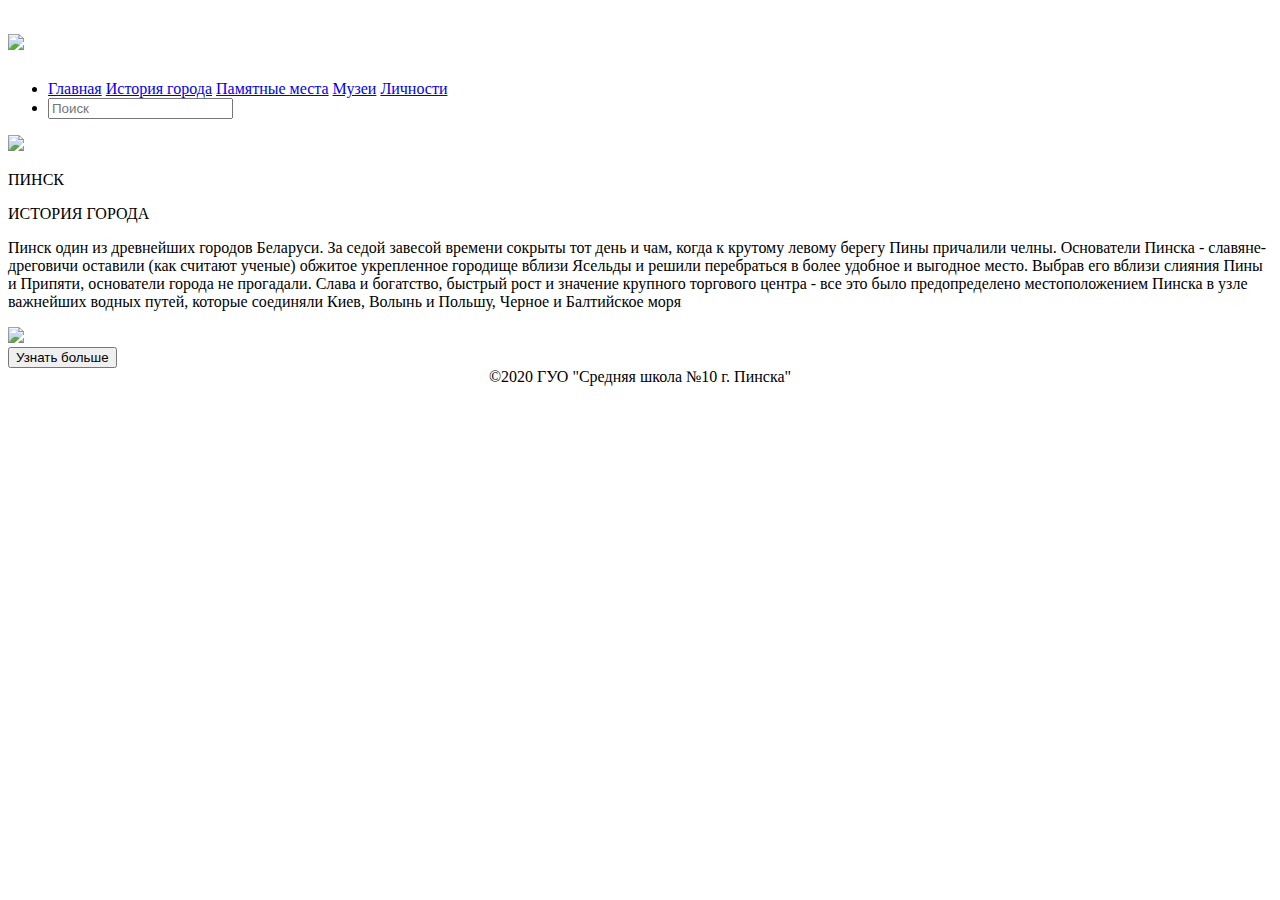
==== index.html @ e5df28ee "Add files via upload" ====
<!DOCTYPE html>
<html>
 <head>
  <meta charset="utf-8">
  <title>Я землей своих предков горжусь</title>
  <link rel="stylesheet" href="C:/Users/admin/Documents/фва/css/style.css"> 
 </head> 
 <body>
    <div id="menu" class="register">
      <header class="main-header">
        <div class="container">
          <h1 class="logo">
          <a href="C:/Users/admin/Documents/фва/index.html"> <img src="C:/Users/admin/Documents/фва/icons/logo.png"></a>
          </h1>
          <nav class="main-nav">
          <ul class="main-nav-list">
            <li>
              <a href="C:/Users/admin/Documents/фва/index.html">Главная</a>
              <a href="C:/Users/admin/Documents/фва/history.html">История города</a>
              <a href="#">Памятные места</a>
              <a href="#">Музеи</a>
              <a href="#">Личности</a>
            </li>
            <li class="second_menu">
              <input type="text" name="search" id="search" placeholder="Поиск">
              <!--<a href="#">Поиск</a>-->
              	<!--<ul class="second_menu_li">
                    <li><a href="#">Страна</a></li>
                    <li><a href="#">Область</a></li>
                    <li><a href="#">Район</a></li>
                    <li><a href="#">Город</a></li>
                </ul>-->
            </li>
          </ul>
          </nav>
        </div>
      </header>
    </div>
    <form class="wrapper">
      <div id="content">
        <div id="div_main_img">
          <img id="main_img" src="C:/Users/admin/Documents/фва/icons/pinsk.jpg">
          <p id="pinsk"><span>ПИНСК</span></p>
        </div>
        <div id="history">
          <p id="history_name">ИСТОРИЯ ГОРОДА</p>
          <div id="history_content">
            <p id="history_text">Пинск один из древнейших городов Беларуси. За седой завесой времени сокрыты тот день и чам, когда к крутому левому берегу Пины причалили челны. Основатели Пинска - славяне-дреговичи оставили (как считают ученые) обжитое укрепленное городище вблизи Ясельды и решили перебраться в более удобное и выгодное место. Выбрав его вблизи слияния Пины и Припяти, основатели города не прогадали. Слава и богатство, быстрый рост и значение крупного торгового центра - все это было предопределено местоположением Пинска в узле важнейших водных путей, которые соединяли Киев, Волынь и Польшу, Черное и Балтийское моря</p>
            <img id="history_img" src="C:/Users/admin/Documents/фва/icons/history_img.jpg">
          </div>
          <input type="button" name="more" id="history_next" value="Узнать больше" onclick="history_next()">
        </div>
      </div>
  <!--<iframe width="600" height="450" frameborder="0" style="border:0" id="map" 
src="https://www.google.com/maps/d/embed?mid=1RQ4FCKifWGEYn2VB5lST1UmK_5YZ-AZX" allowfullscreen></iframe>-->   
  </form>
  <center><footer><label class="team">©2020 ГУО "Средняя школа №10 г. Пинска"</label></footer></center>
  <script type="text/javascript" src="C:/Users/admin/Documents/фва/js/main.js"></script>
 </body> 
</html>
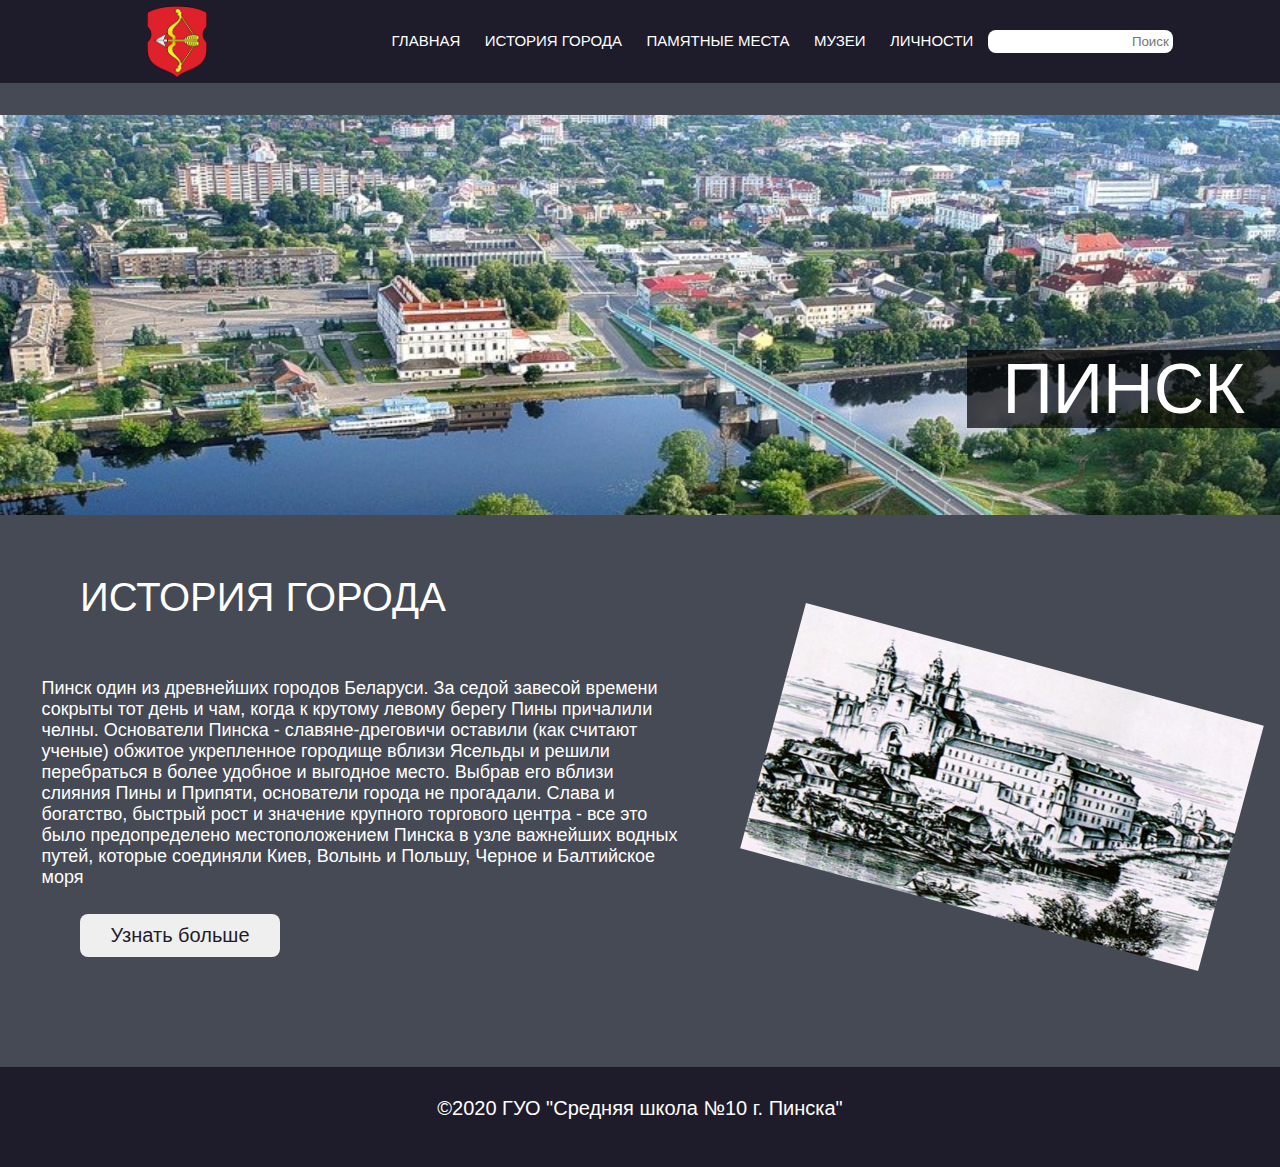
==== commit 39bc173b: "Update index.html" ====
--- a/index.html
+++ b/index.html
@@ -3,20 +3,20 @@
  <head>
   <meta charset="utf-8">
   <title>Я землей своих предков горжусь</title>
-  <link rel="stylesheet" href="C:/Users/admin/Documents/фва/css/style.css"> 
+  <link rel="stylesheet" href="/css/style.css"> 
  </head> 
  <body>
     <div id="menu" class="register">
       <header class="main-header">
         <div class="container">
           <h1 class="logo">
-          <a href="C:/Users/admin/Documents/фва/index.html"> <img src="C:/Users/admin/Documents/фва/icons/logo.png"></a>
+          <a href="/index.html"> <img src="/icons/logo.png"></a>
           </h1>
           <nav class="main-nav">
           <ul class="main-nav-list">
             <li>
-              <a href="C:/Users/admin/Documents/фва/index.html">Главная</a>
-              <a href="C:/Users/admin/Documents/фва/history.html">История города</a>
+              <a href="/index.html">Главная</a>
+              <a href="/history.html">История города</a>
               <a href="#">Памятные места</a>
               <a href="#">Музеи</a>
               <a href="#">Личности</a>
@@ -39,14 +39,14 @@
     <form class="wrapper">
       <div id="content">
         <div id="div_main_img">
-          <img id="main_img" src="C:/Users/admin/Documents/фва/icons/pinsk.jpg">
+          <img id="main_img" src="/icons/pinsk.jpg">
           <p id="pinsk"><span>ПИНСК</span></p>
         </div>
         <div id="history">
           <p id="history_name">ИСТОРИЯ ГОРОДА</p>
           <div id="history_content">
             <p id="history_text">Пинск один из древнейших городов Беларуси. За седой завесой времени сокрыты тот день и чам, когда к крутому левому берегу Пины причалили челны. Основатели Пинска - славяне-дреговичи оставили (как считают ученые) обжитое укрепленное городище вблизи Ясельды и решили перебраться в более удобное и выгодное место. Выбрав его вблизи слияния Пины и Припяти, основатели города не прогадали. Слава и богатство, быстрый рост и значение крупного торгового центра - все это было предопределено местоположением Пинска в узле важнейших водных путей, которые соединяли Киев, Волынь и Польшу, Черное и Балтийское моря</p>
-            <img id="history_img" src="C:/Users/admin/Documents/фва/icons/history_img.jpg">
+            <img id="history_img" src="/icons/history_img.jpg">
           </div>
           <input type="button" name="more" id="history_next" value="Узнать больше" onclick="history_next()">
         </div>
@@ -55,6 +55,6 @@
 src="https://www.google.com/maps/d/embed?mid=1RQ4FCKifWGEYn2VB5lST1UmK_5YZ-AZX" allowfullscreen></iframe>-->   
   </form>
   <center><footer><label class="team">©2020 ГУО "Средняя школа №10 г. Пинска"</label></footer></center>
-  <script type="text/javascript" src="C:/Users/admin/Documents/фва/js/main.js"></script>
+  <script type="text/javascript" src="/js/main.js"></script>
  </body> 
-</html> +</html> 
--- a/css/style.css
+++ b/css/style.css
@@ -0,0 +1,182 @@
+* {
+	box-sizing: border-box;
+}
+html, body {
+	margin: 0;
+	padding: 0;
+	font-family: Arial, sans-serif;
+	background-size: 100%;
+	height: 100%;
+	color: white;
+	background-color: #464A55;
+}
+.logo {
+	position: relative;
+	left: 40px;
+	width: 60px;
+	height: 40px;
+	top: -15px;
+}
+.main-nav a {
+	display: inline-block;
+	padding: 0px 10px;
+	font-size: 15px;
+	text-transform: uppercase;
+	text-decoration: none;
+	cursor: pointer;
+	color: white;
+	text-align: center;
+}
+.main-nav ul {
+	margin: 0;
+	padding: 0;
+}
+.main-nav li {
+	display: inline-block;
+}
+img {
+	max-width: 100%;
+	height: auto;
+}
+.container {
+	width: 100%;
+	max-width: 100%;
+	padding: 0px;
+	margin: 0 auto;
+	background-color: #1E1C2A;
+}
+.main-header .container {
+	display: flex;
+	justify-content: space-around;
+	align-items: center;
+	flex-wrap: wrap;
+}
+@media (min-width: 960px) {
+	.main-header, .container {
+		justify-content: space-between;
+	}
+}
+.main-nav a:hover, .main-nav a label:hover {
+	border-bottom: 1px solid white;
+	cursor: pointer;
+}
+.wrapper {
+	display: flex;
+	flex-direction: column;
+	min-height: 100%;
+}
+footer {
+	margin-top: 2em;
+	flex: 0 0 auto;
+    height: 100px;
+    color: white;
+	background-color: #1E1C2A;
+}
+.team {
+	font-size: 20px;
+	position: relative;
+	top: 30px;
+}
+.contact_form input::-moz-placeholder {
+	color: black;
+}
+.contact_form input::-webkit-input-placeholder {
+	color: black;
+}
+#map {
+	visibility: hidden;
+}
+#search {
+	padding: 4px;
+	color: black;
+	text-align: right;
+	background-color: white;
+	border: none;
+	user-select: none;
+ 	outline: none;
+	border-radius: 8px;
+}
+#content {
+	position: relative;
+	color: black;
+	width: 100%;
+	align-self: center;
+}
+#main_img {
+	margin-top: 2em;
+	margin-bottom: 1em;
+	position: relative;
+	width: 100%;
+	height: 400px;
+}
+#pinsk {
+	position: absolute;
+	top: 250px;
+	left: 0;
+	width: 100%;
+	text-align: right;	
+}
+#pinsk span {
+	color: #FFFFFF;
+	font-size: 70px;
+	background-color: rgba(0, 0, 0, 0.7);
+	padding-right: 0.5em;
+	padding-left: 0.5em;
+}
+#history {
+	background-size: 100%;
+	position: relative;
+	width: 100%;
+	height: 500px;
+	display: flex;
+	flex-direction: column;
+	overflow: hidden;
+}
+#history_content {
+	display: flex;
+	flex-direction: row;
+	align-content: center;
+	justify-content: space-around;
+}
+#history_name {
+	position: relative;
+	width: 100%;
+	font-size: 40px;
+	text-align: left;
+	color: white;
+	padding-left: 2em;
+}
+#history_text {
+	font-size: 18px;
+	color: white;
+	width: 50%;
+	text-align: left;
+}
+#history_img {
+	width: 474px;
+	height: 254px;
+	transform: rotate(15deg);
+}
+#history_next {
+	align-self: left;
+	position: relative;
+	font-size: 20px;
+	font-weight: normal;
+	display: inline-block;
+  	text-decoration: none;
+	user-select: none;
+	margin-left: 4em;
+	padding: .5em;
+	outline: none;
+	border-radius: 8px;
+	transition: 1s;
+ 	color: #1E1C2A;
+ 	width: 200px;
+ 	text-align: center;
+ 	border: none;
+}
+#history_next:hover {
+	background: #1E1C2A;
+    cursor: pointer;
+    color: #FFFFFF;
+}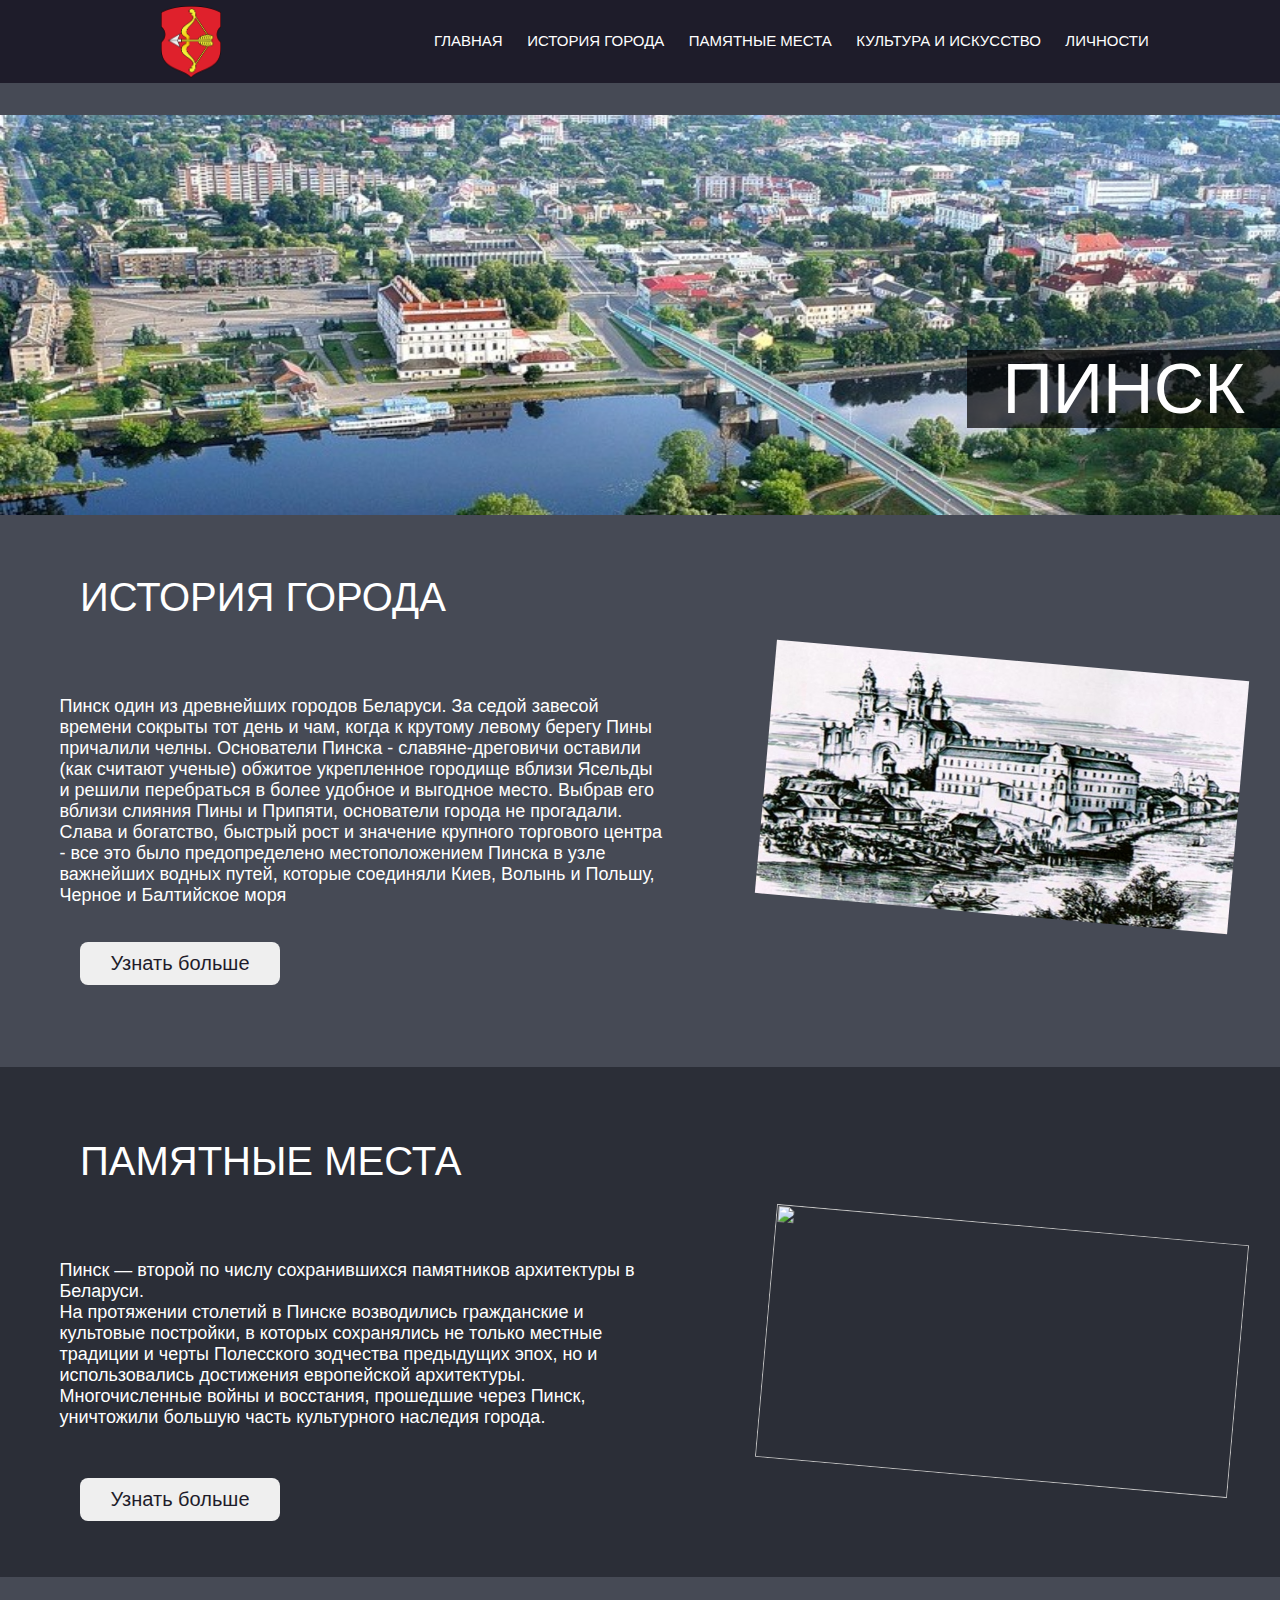
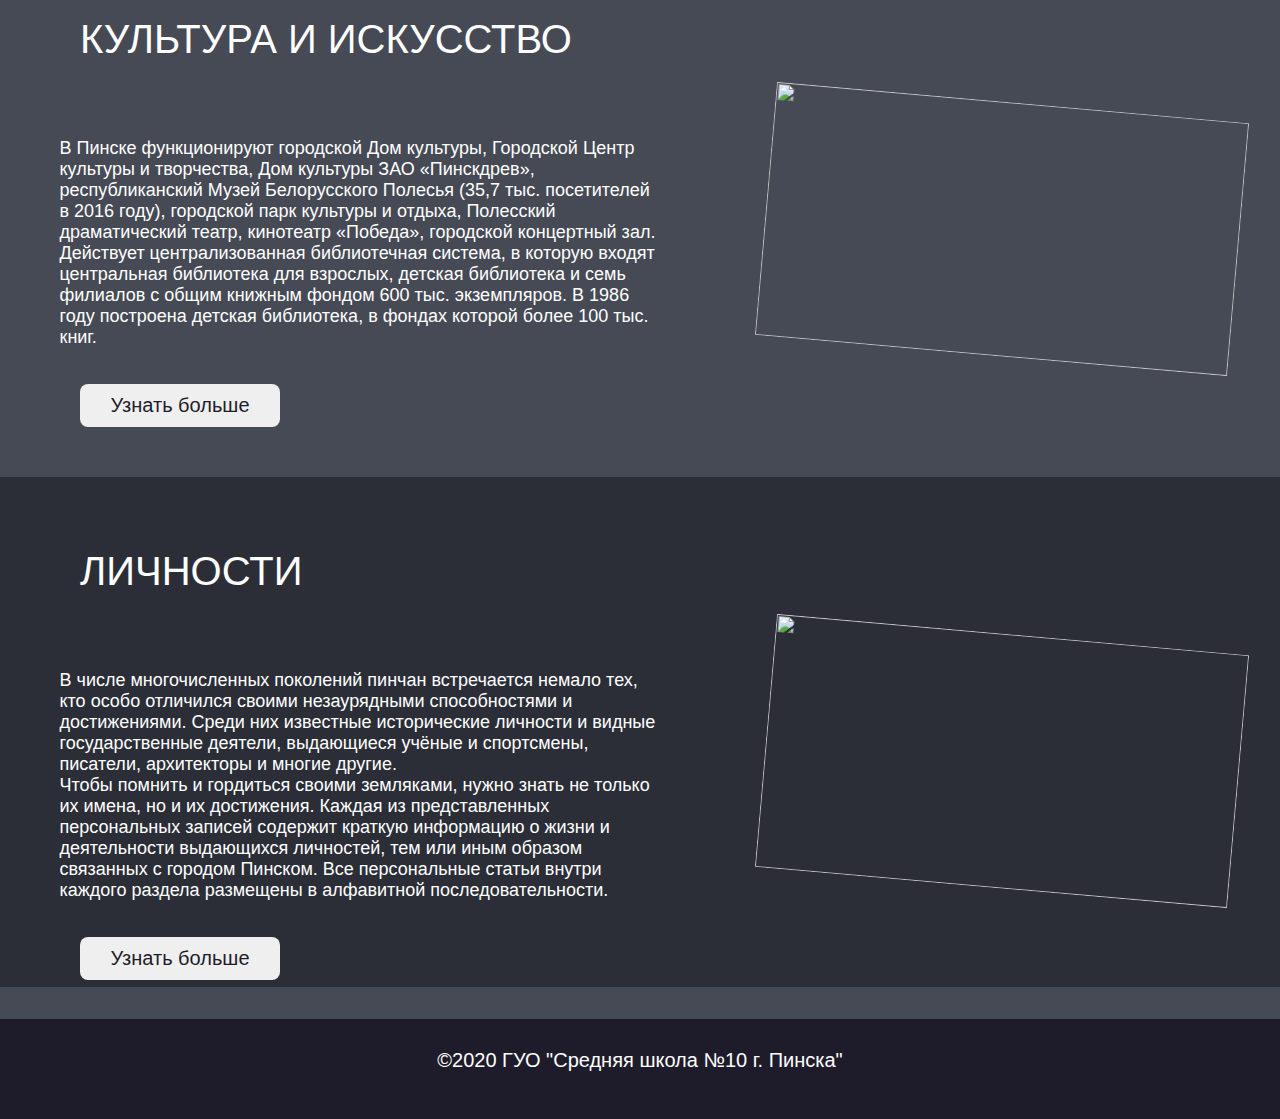
==== commit 9ea1dae2: "Add files via upload" ====
--- a/index.html
+++ b/index.html
@@ -18,18 +18,8 @@
               <a href="/index.html">Главная</a>
               <a href="/history.html">История города</a>
               <a href="#">Памятные места</a>
-              <a href="#">Музеи</a>
+              <a href="#">Культура и искусство</a>
               <a href="#">Личности</a>
-            </li>
-            <li class="second_menu">
-              <input type="text" name="search" id="search" placeholder="Поиск">
-              <!--<a href="#">Поиск</a>-->
-              	<!--<ul class="second_menu_li">
-                    <li><a href="#">Страна</a></li>
-                    <li><a href="#">Область</a></li>
-                    <li><a href="#">Район</a></li>
-                    <li><a href="#">Город</a></li>
-                </ul>-->
             </li>
           </ul>
           </nav>
@@ -42,6 +32,7 @@
           <img id="main_img" src="/icons/pinsk.jpg">
           <p id="pinsk"><span>ПИНСК</span></p>
         </div>
+
         <div id="history">
           <p id="history_name">ИСТОРИЯ ГОРОДА</p>
           <div id="history_content">
@@ -50,6 +41,34 @@
           </div>
           <input type="button" name="more" id="history_next" value="Узнать больше" onclick="history_next()">
         </div>
+
+        <div id="memorable_places">
+          <p id="memorable_places_name">ПАМЯТНЫЕ МЕСТА</p>
+          <div id="memorable_places_content">
+            <p id="memorable_places_text">Пинск — второй по числу сохранившихся памятников архитектуры в Беларуси.<br>На протяжении столетий в Пинске возводились гражданские и культовые постройки, в которых сохранялись не только местные традиции и черты Полесского зодчества предыдущих эпох, но и использовались достижения европейской архитектуры. Многочисленные войны и восстания, прошедшие через Пинск, уничтожили большую часть культурного наследия города.</p>
+            <img id="memorable_places_img" src="/icons/memorable_places_img.jpg">
+          </div>
+          <input type="button" name="more" id="memorable_places_next" value="Узнать больше" onclick="memorable_places_next()">
+        </div>
+
+        <div id="сulture_and_art">
+          <p id="сulture_and_art_name">КУЛЬТУРА И ИСКУССТВО</p>
+          <div id="сulture_and_art_content">
+            <p id="сulture_and_art_text">В Пинске функционируют городской Дом культуры, Городской Центр культуры и творчества, Дом культуры ЗАО «Пинскдрев», республиканский Музей Белорусского Полесья (35,7 тыс. посетителей в 2016 году), городской парк культуры и отдыха, Полесский драматический театр, кинотеатр «Победа», городской концертный зал.<br>Действует централизованная библиотечная система, в которую входят центральная библиотека для взрослых, детская библиотека и семь филиалов с общим книжным фондом 600 тыс. экземпляров. В 1986 году построена детская библиотека, в фондах которой более 100 тыс. книг.</p>
+            <img id="сulture_and_art_img" src="/icons/сulture_and_art_img.jpg">
+          </div>
+          <input type="button" name="more" id="сulture_and_art_next" value="Узнать больше" onclick="сulture_and_art_next()">
+        </div>
+
+        <div id="personality">
+          <p id="personality_name">ЛИЧНОСТИ</p>
+          <div id="personality_content">
+            <p id="personality_text">В числе многочисленных поколений пинчан встречается немало тех, кто особо отличился своими незаурядными способностями и достижениями. Среди них известные исторические личности и видные государственные деятели, выдающиеся учёные и спортсмены, писатели, архитекторы и многие другие.<br>Чтобы помнить и гордиться своими земляками, нужно знать не только их имена, но и их достижения. Каждая из представленных персональных записей содержит краткую информацию о жизни и деятельности выдающихся личностей, тем или иным образом связанных с городом Пинском. Все персональные статьи внутри каждого раздела размещены в алфавитной последовательности.</p>
+            <img id="personality_img" src="/icons/personality_img.png">
+          </div>
+          <input type="button" name="more" id="personality_next" value="Узнать больше" onclick="personality_next()">
+        </div>
+
       </div>
   <!--<iframe width="600" height="450" frameborder="0" style="border:0" id="map" 
 src="https://www.google.com/maps/d/embed?mid=1RQ4FCKifWGEYn2VB5lST1UmK_5YZ-AZX" allowfullscreen></iframe>-->   
@@ -57,4 +76,4 @@
   <center><footer><label class="team">©2020 ГУО "Средняя школа №10 г. Пинска"</label></footer></center>
   <script type="text/javascript" src="/js/main.js"></script>
  </body> 
-</html> 
+</html> --- a/css/style.css
+++ b/css/style.css
@@ -123,7 +123,7 @@
 	padding-right: 0.5em;
 	padding-left: 0.5em;
 }
-#history {
+#history, #memorable_places, #сulture_and_art, #personality {
 	background-size: 100%;
 	position: relative;
 	width: 100%;
@@ -132,50 +132,60 @@
 	flex-direction: column;
 	overflow: hidden;
 }
-#history_content {
+#history {
+	height: 500px;
+	margin-bottom: 2em;
+}
+#memorable_places, #personality {
+	background-color: #2B2E37;
+	height: 510px;
+	padding-top: 2em;
+}
+#history_content, #memorable_places_content, #сulture_and_art_content, #personality_content {
 	display: flex;
 	flex-direction: row;
 	align-content: center;
 	justify-content: space-around;
 }
-#history_name {
+#history_name, #memorable_places_name, #сulture_and_art_name, #personality_name {
 	position: relative;
 	width: 100%;
 	font-size: 40px;
 	text-align: left;
+	padding-left: 2em;
 	color: white;
-	padding-left: 2em;
 }
-#history_text {
+#history_text, #memorable_places_text, #сulture_and_art_text, #personality_text {
 	font-size: 18px;
-	color: white;
 	width: 50%;
 	text-align: left;
+	padding: 1em;
+	color: white;
 }
-#history_img {
+#history_img, #memorable_places_img, #сulture_and_art_img, #personality_img {
 	width: 474px;
 	height: 254px;
-	transform: rotate(15deg);
+	transform: rotate(5deg);
 }
-#history_next {
-	align-self: left;
+#history_next, #memorable_places_next, #сulture_and_art_next, #personality_next {
 	position: relative;
 	font-size: 20px;
 	font-weight: normal;
 	display: inline-block;
   	text-decoration: none;
 	user-select: none;
-	margin-left: 4em;
 	padding: .5em;
 	outline: none;
 	border-radius: 8px;
-	transition: 1s;
+	transition: 0.5s;
  	color: #1E1C2A;
  	width: 200px;
  	text-align: center;
  	border: none;
+ 	align-self: flex-start;
+	margin-left: 4em;
 }
-#history_next:hover {
+#history_next:hover, #memorable_places_next:hover, #сulture_and_art_next:hover, #personality_next:hover {
 	background: #1E1C2A;
     cursor: pointer;
     color: #FFFFFF;
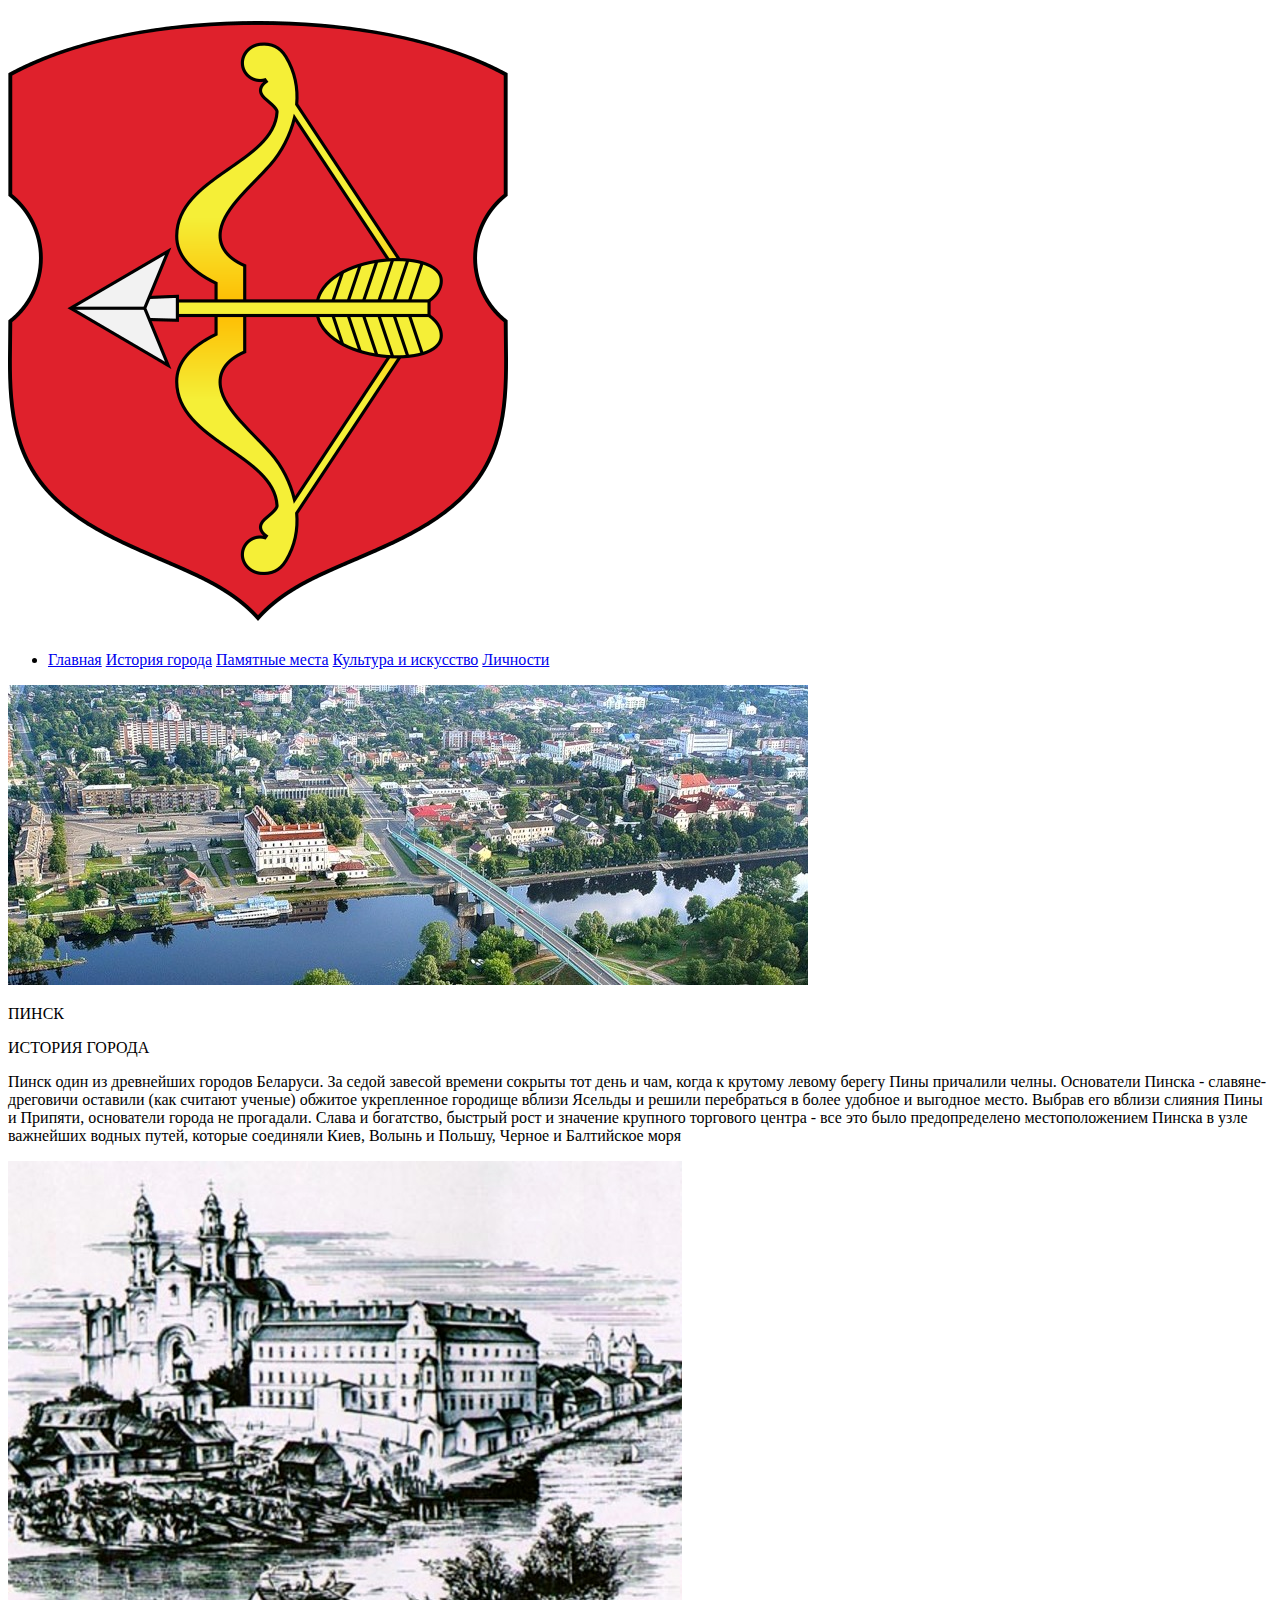
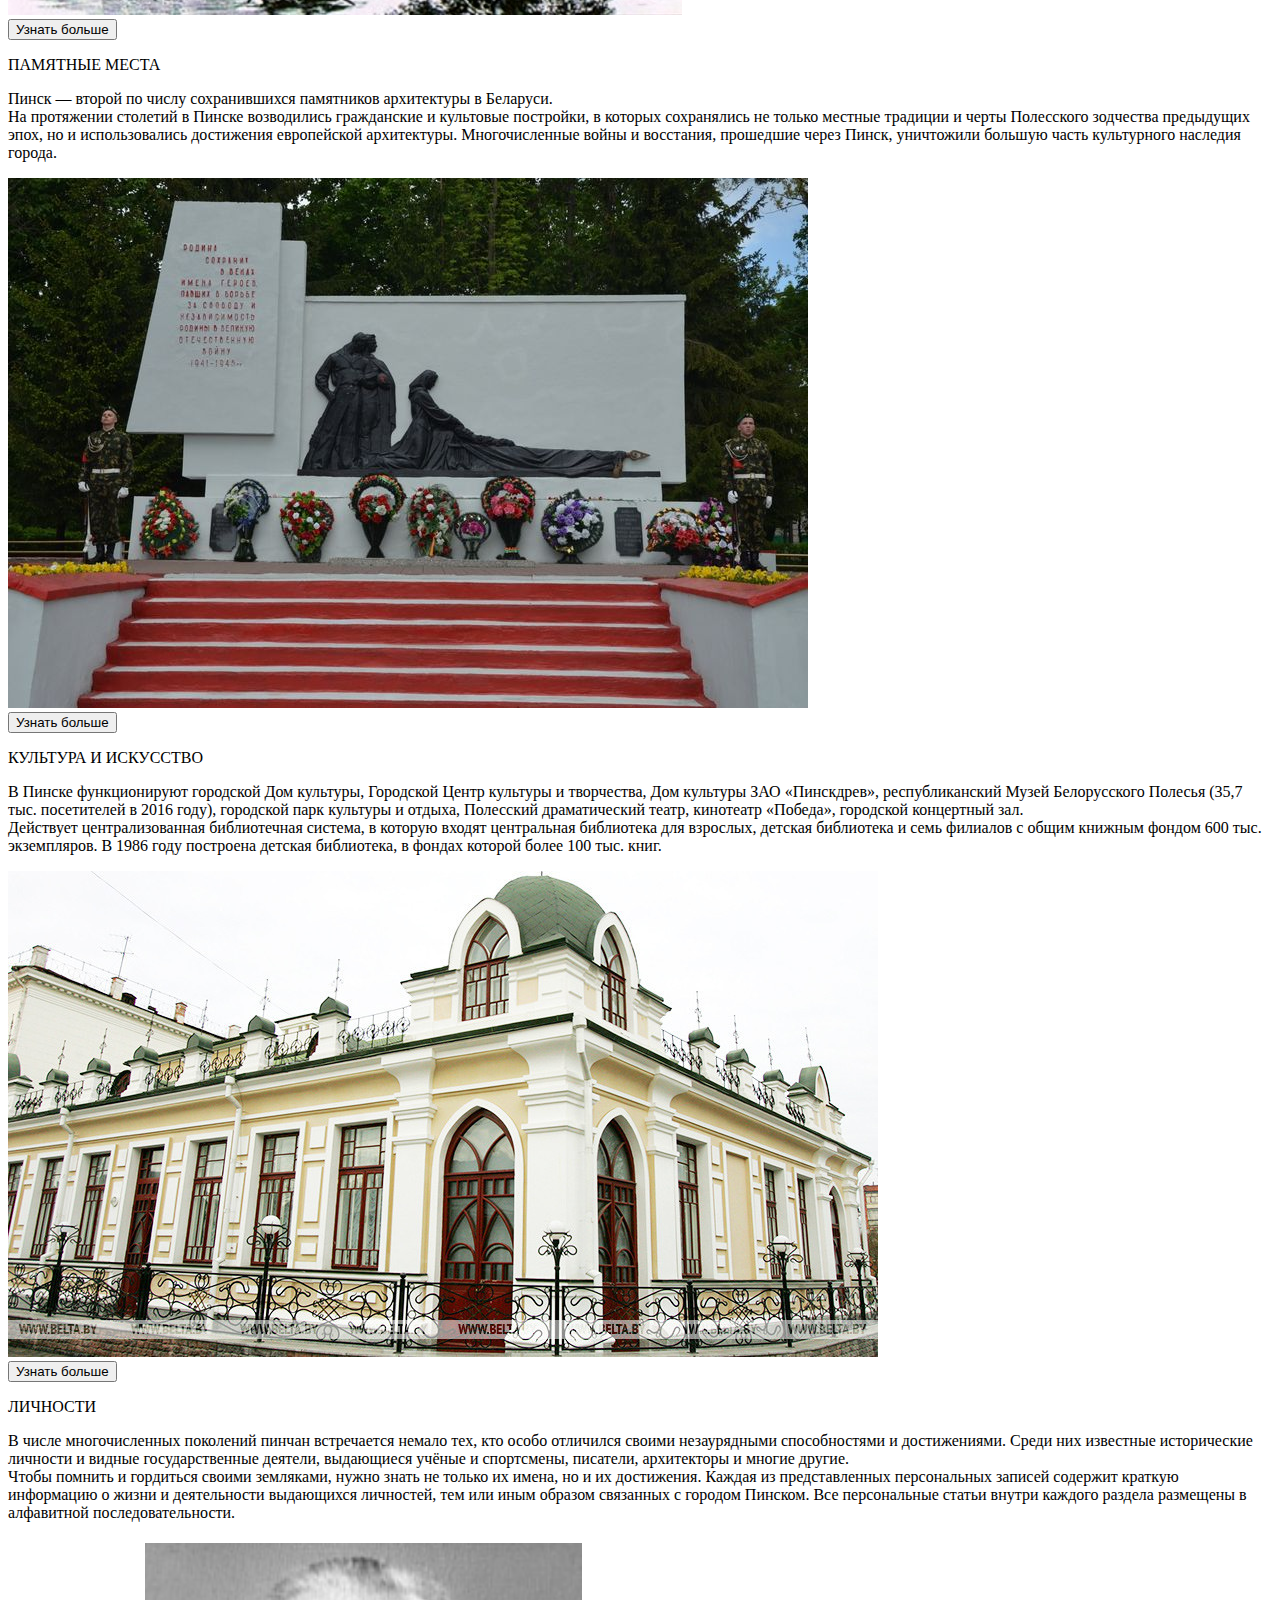
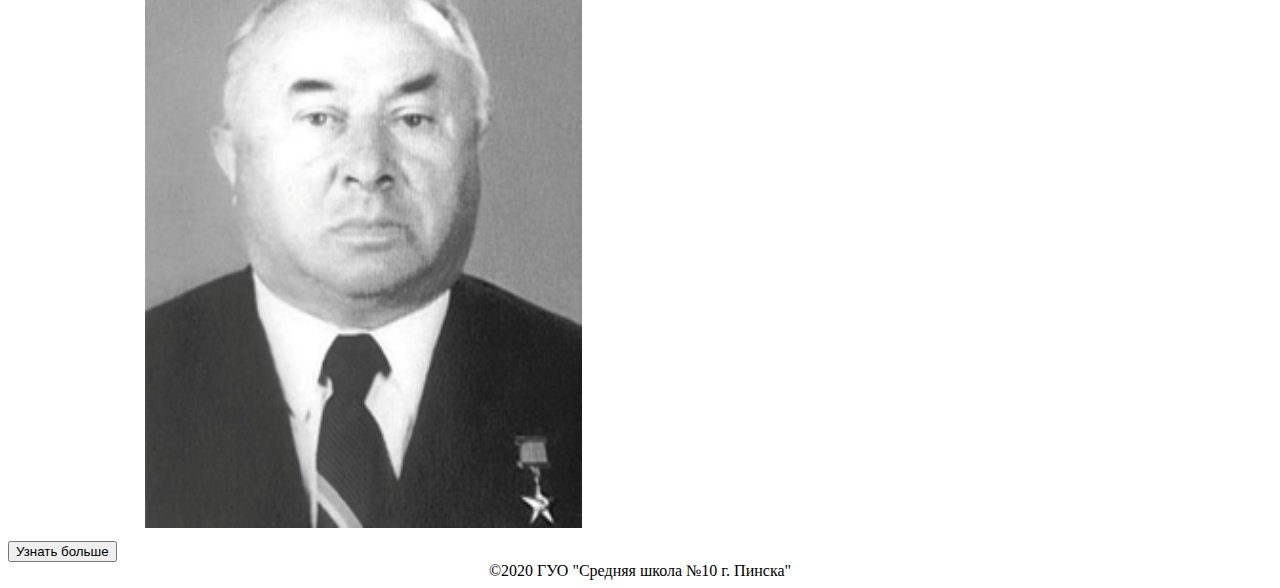
==== commit ebe3496e: "Add files via upload" ====
--- a/index.html
+++ b/index.html
@@ -3,7 +3,7 @@
  <head>
   <meta charset="utf-8">
   <title>Я землей своих предков горжусь</title>
-  <link rel="stylesheet" href="/css/style.css"> 
+  <link rel="stylesheet" href=/css/style.css"> 
  </head> 
  <body>
     <div id="menu" class="register">
@@ -17,9 +17,19 @@
             <li>
               <a href="/index.html">Главная</a>
               <a href="/history.html">История города</a>
-              <a href="#">Памятные места</a>
-              <a href="#">Культура и искусство</a>
-              <a href="#">Личности</a>
+              <a href="/memorable_places.html">Памятные места</a>
+              <a href="/culture_and_art.html">Культура и искусство</a>
+              <a href="/personality.html">Личности</a>
+            </li>
+            <!--<li class="second_menu">
+              <input type="text" name="search" id="search" placeholder="Поиск">
+              <a href="#">Поиск</a>-->
+              	<!--<ul class="second_menu_li">
+                    <li><a href="#">Страна</a></li>
+                    <li><a href="#">Область</a></li>
+                    <li><a href="#">Район</a></li>
+                    <li><a href="#">Город</a></li>
+                </ul>-->
             </li>
           </ul>
           </nav>
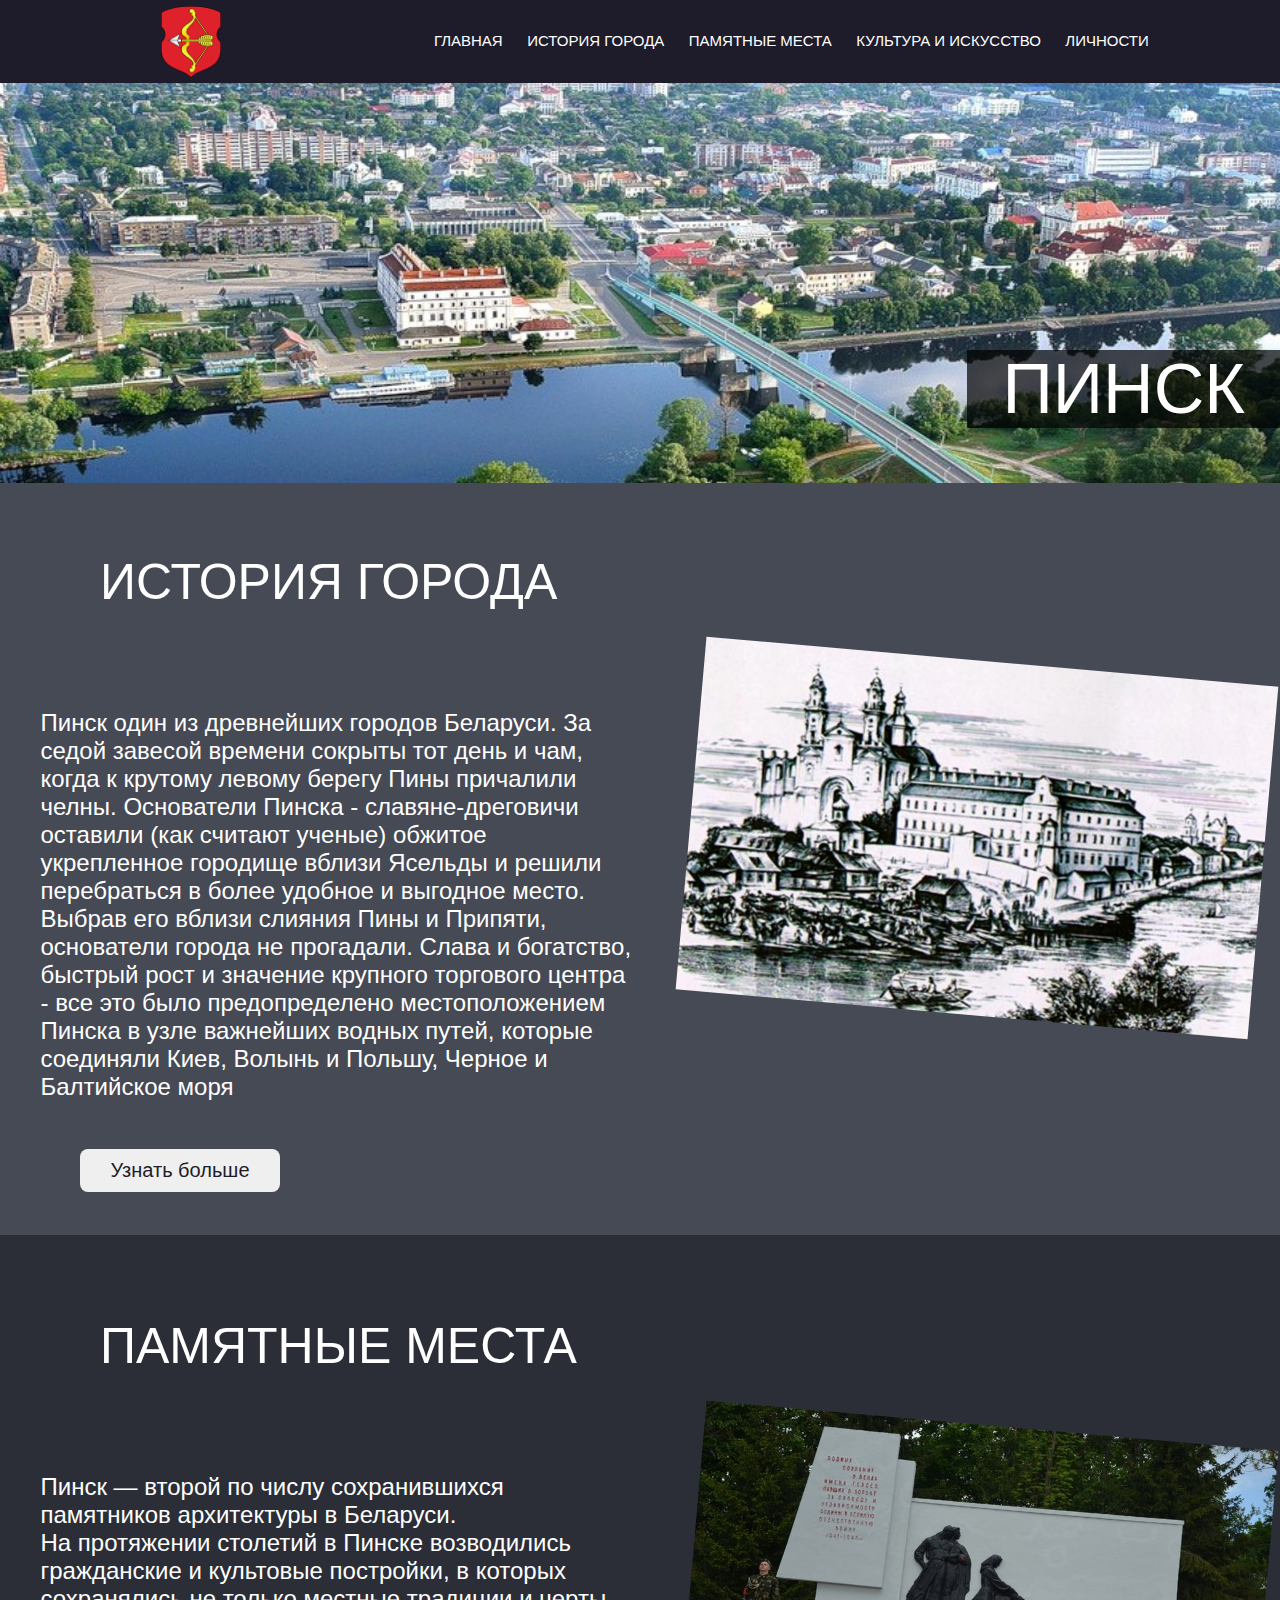
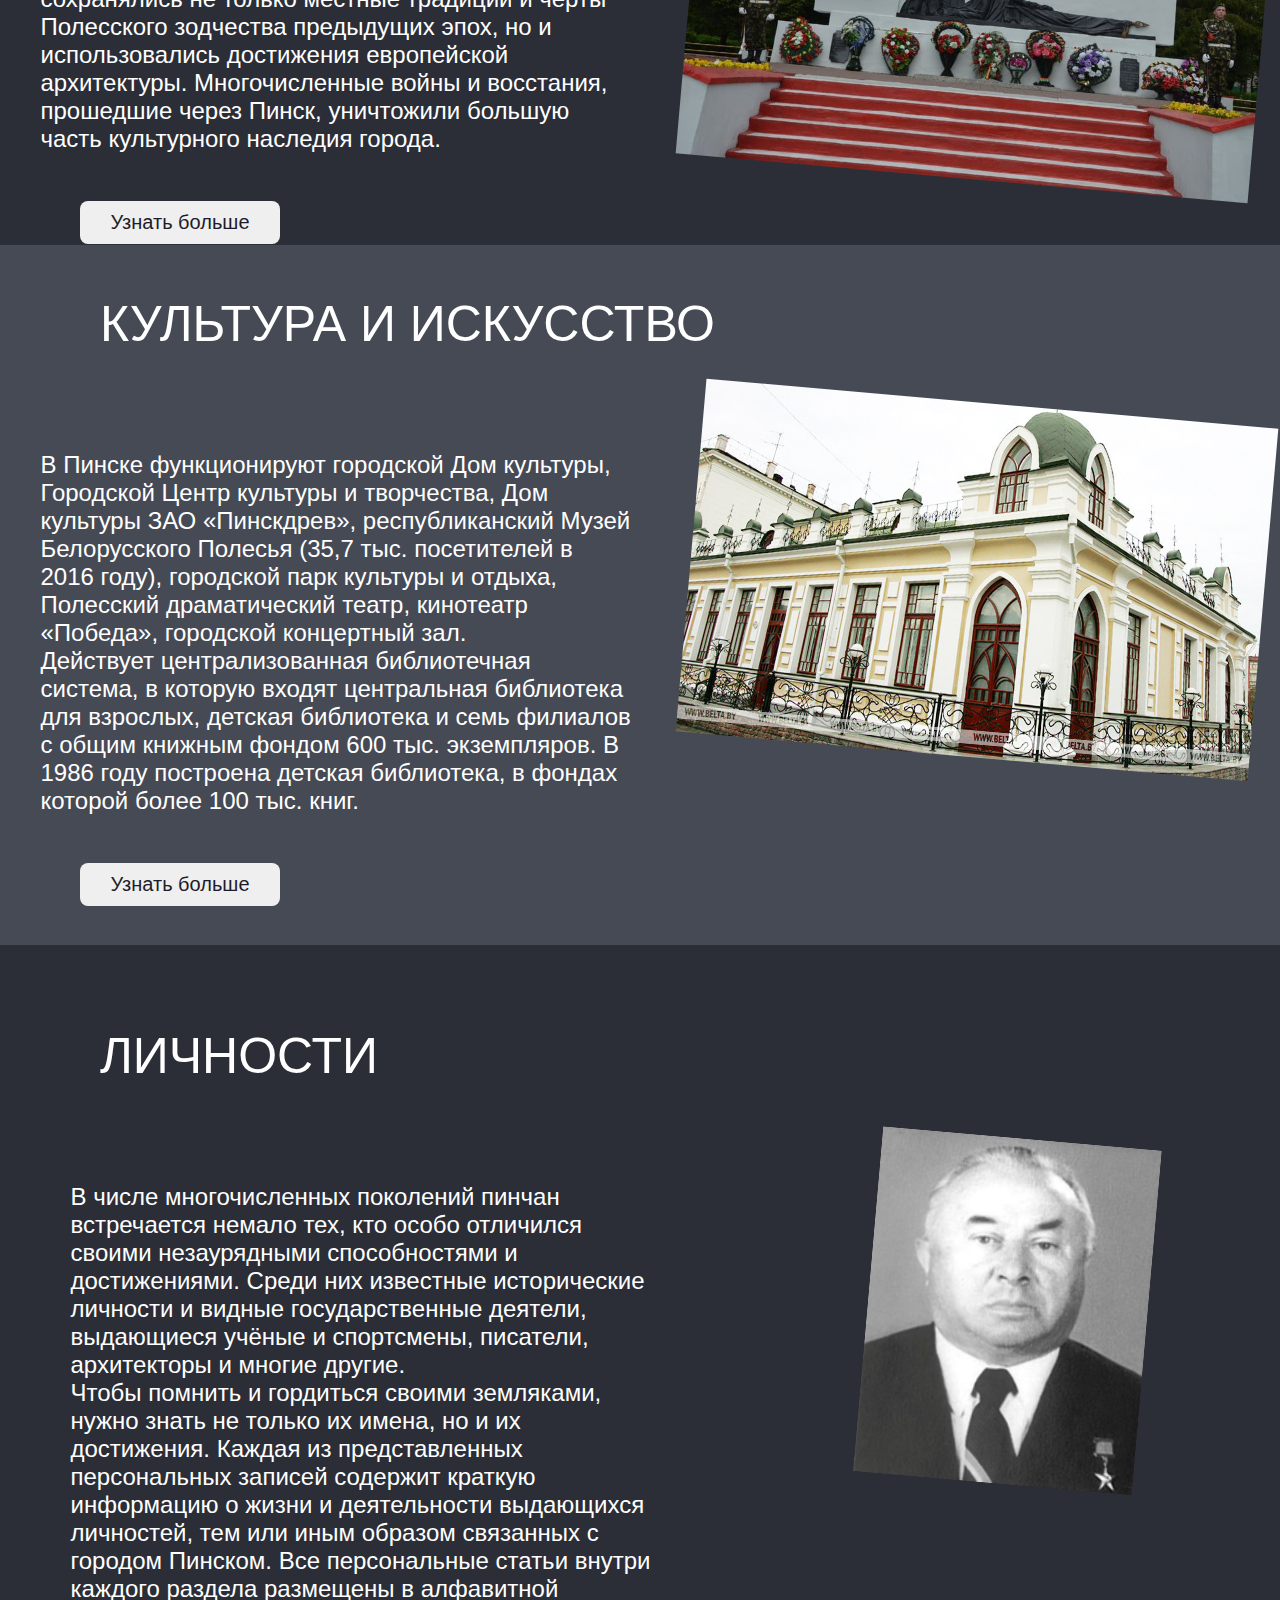
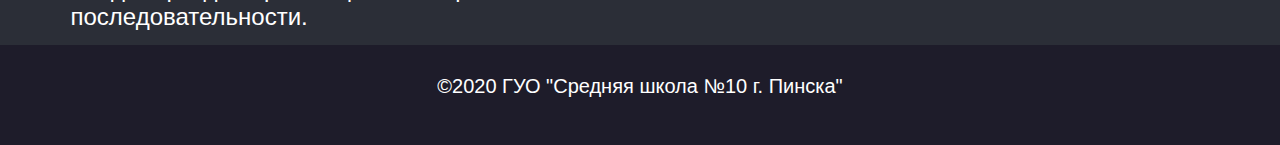
==== commit e1a61a8f: "Update index.html" ====
--- a/index.html
+++ b/index.html
@@ -3,7 +3,7 @@
  <head>
   <meta charset="utf-8">
   <title>Я землей своих предков горжусь</title>
-  <link rel="stylesheet" href=/css/style.css"> 
+  <link rel="stylesheet" href="/css/style.css"> 
  </head> 
  <body>
     <div id="menu" class="register">
@@ -86,4 +86,4 @@
   <center><footer><label class="team">©2020 ГУО "Средняя школа №10 г. Пинска"</label></footer></center>
   <script type="text/javascript" src="/js/main.js"></script>
  </body> 
-</html> +</html> 
--- a/css/style.css
+++ b/css/style.css
@@ -0,0 +1,196 @@
+* {
+	box-sizing: border-box;
+}
+html, body {
+	margin: 0;
+	padding: 0;
+	font-family: Arial, sans-serif;
+	background-size: 100%;
+	height: 100%;
+	color: white;
+	background-color: #464A55;
+}
+.logo {
+	position: relative;
+	left: 40px;
+	width: 60px;
+	height: 40px;
+	top: -15px;
+}
+.main-nav a {
+	display: inline-block;
+	padding: 0px 10px;
+	font-size: 15px;
+	text-transform: uppercase;
+	text-decoration: none;
+	cursor: pointer;
+	color: white;
+	text-align: center;
+}
+.main-nav ul {
+	margin: 0;
+	padding: 0;
+}
+.main-nav li {
+	display: inline-block;
+}
+img {
+	max-width: 100%;
+	height: auto;
+}
+.container {
+	width: 100%;
+	max-width: 100%;
+	padding: 0px;
+	margin: 0 auto;
+	background-color: #1E1C2A;
+}
+.main-header .container {
+	display: flex;
+	justify-content: space-around;
+	align-items: center;
+	flex-wrap: wrap;
+}
+@media (min-width: 960px) {
+	.main-header, .container {
+		justify-content: space-between;
+	}
+}
+.main-nav a:hover, .main-nav a label:hover {
+	border-bottom: 1px solid white;
+	cursor: pointer;
+}
+.wrapper {
+	display: flex;
+	flex-direction: column;
+	min-height: 100%;
+}
+footer {
+	flex: 0 0 auto;
+    height: 100px;
+    color: white;
+	background-color: #1E1C2A;
+}
+.team {
+	font-size: 20px;
+	position: relative;
+	top: 30px;
+}
+.contact_form input::-moz-placeholder {
+	color: black;
+}
+.contact_form input::-webkit-input-placeholder {
+	color: black;
+}
+#map {
+	visibility: hidden;
+}
+#search {
+	padding: 4px;
+	color: black;
+	text-align: right;
+	background-color: white;
+	border: none;
+	user-select: none;
+ 	outline: none;
+	border-radius: 8px;
+}
+#content {
+	position: relative;
+	color: black;
+	width: 100%;
+	align-self: center;
+}
+#main_img {
+	margin-bottom: 1em;
+	position: relative;
+	width: 100%;
+	height: 400px;
+}
+#pinsk {
+	position: absolute;
+	top: 250px;
+	left: 0;
+	width: 100%;
+	text-align: right;	
+}
+#pinsk span {
+	color: #FFFFFF;
+	font-size: 70px;
+	background-color: rgba(0, 0, 0, 0.7);
+	padding-right: 0.5em;
+	padding-left: 0.5em;
+}
+#history, #memorable_places, #сulture_and_art, #personality {
+	background-size: 100%;
+	position: relative;
+	width: 100%;
+	height: 700px;
+	display: flex;
+	flex-direction: column;
+	overflow: hidden;
+}
+#history {
+	height: 700px;
+	margin-bottom: 2em;
+}
+#memorable_places, #personality {
+	background-color: #2B2E37;
+	height: 610px;
+	padding-top: 2em;
+}
+#personality {
+	height: 700px;
+}
+#history_content, #memorable_places_content, #сulture_and_art_content, #personality_content {
+	display: flex;
+	flex-direction: row;
+	align-content: center;
+	justify-content: space-around;
+}
+#history_name, #memorable_places_name, #сulture_and_art_name, #personality_name {
+	position: relative;
+	width: 100%;
+	font-size: 50px;
+	text-align: left;
+	padding-left: 2em;
+	color: white;
+}
+#history_text, #memorable_places_text, #сulture_and_art_text, #personality_text {
+	font-size: 24px;
+	width: 50%;
+	text-align: left;
+	padding: 1em;
+	color: white;
+}
+#history_img, #memorable_places_img, #сulture_and_art_img, #personality_img {
+	width: 574px;
+	height: 354px;
+	transform: rotate(5deg);
+}
+#personality_img {
+	width: 454px;
+}
+#history_next, #memorable_places_next, #сulture_and_art_next, #personality_next {
+	position: relative;
+	font-size: 20px;
+	font-weight: normal;
+	display: inline-block;
+  	text-decoration: none;
+	user-select: none;
+	padding: .5em;
+	outline: none;
+	border-radius: 8px;
+	transition: 0.5s;
+ 	color: #1E1C2A;
+ 	width: 200px;
+ 	text-align: center;
+ 	border: none;
+ 	align-self: flex-start;
+	margin-left: 4em;
+}
+#history_next:hover, #memorable_places_next:hover, #сulture_and_art_next:hover, #personality_next:hover {
+	background: #1E1C2A;
+    cursor: pointer;
+    color: #FFFFFF;
+}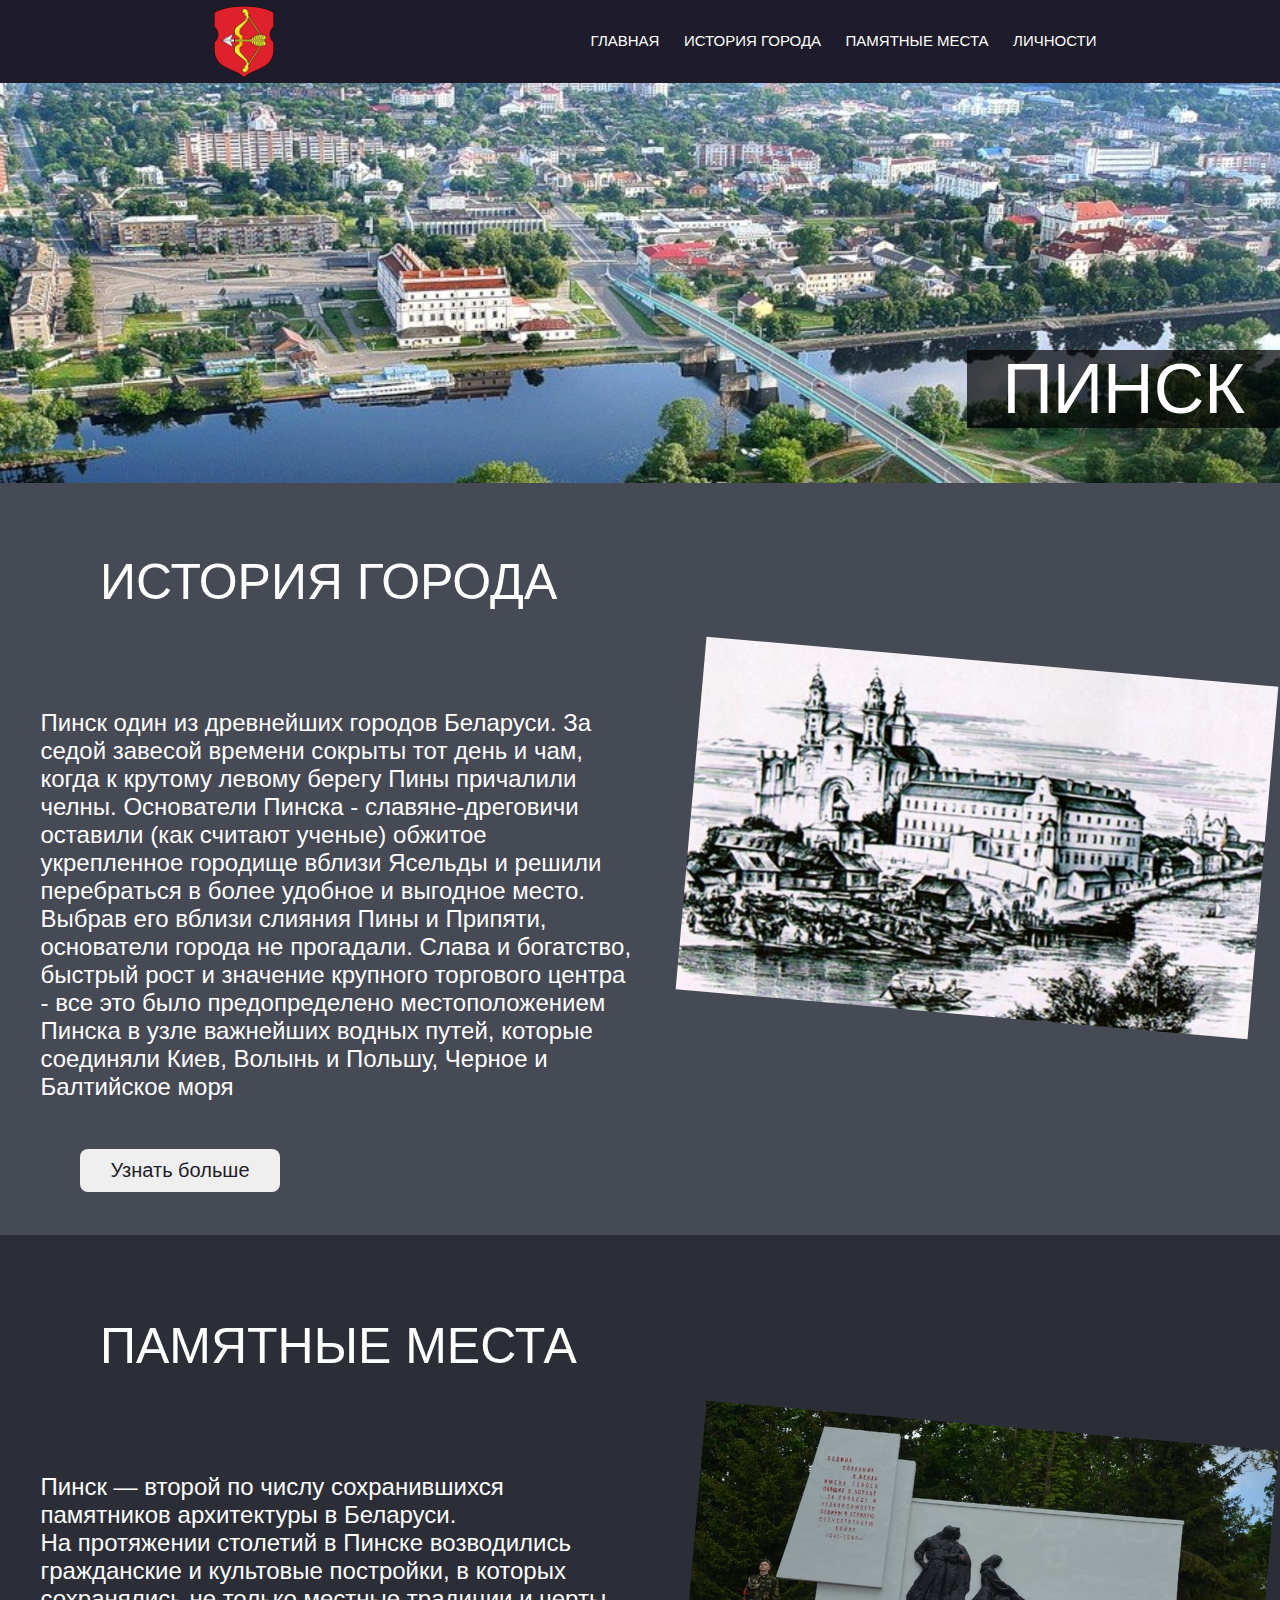
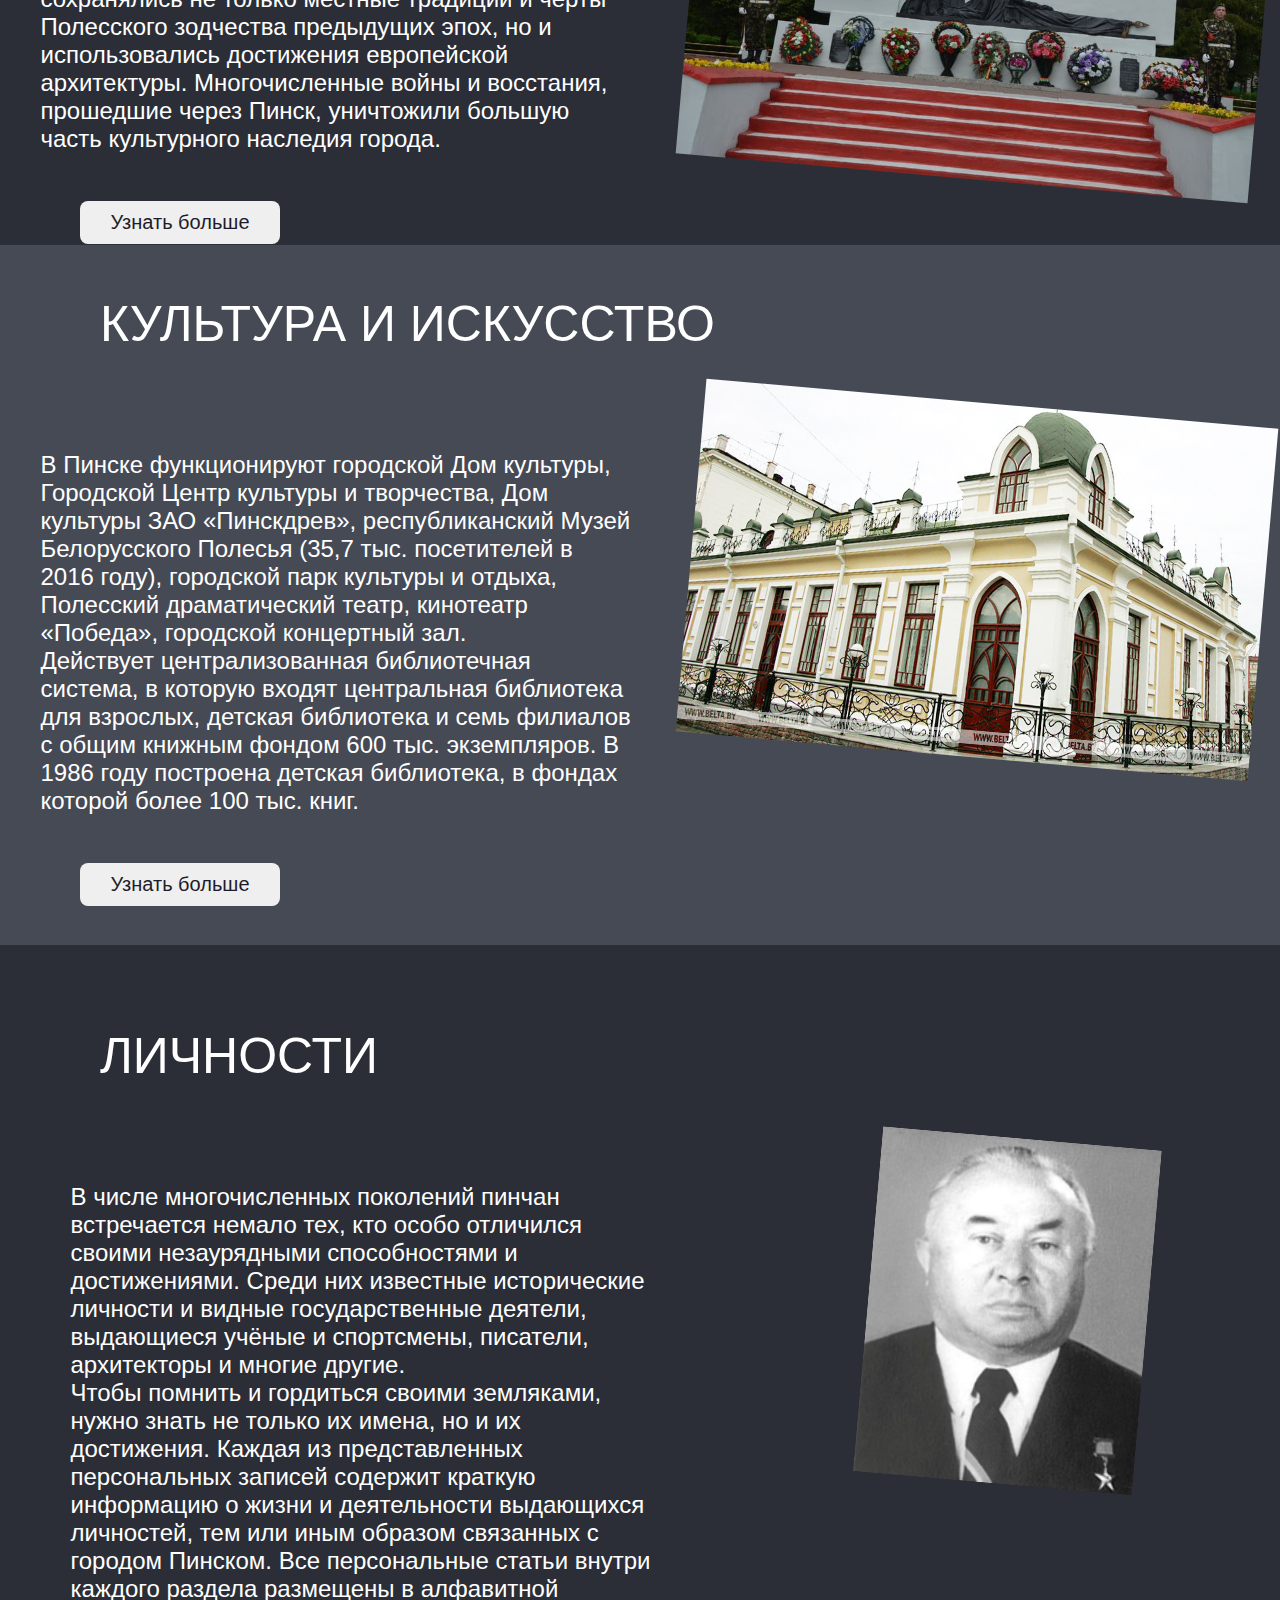
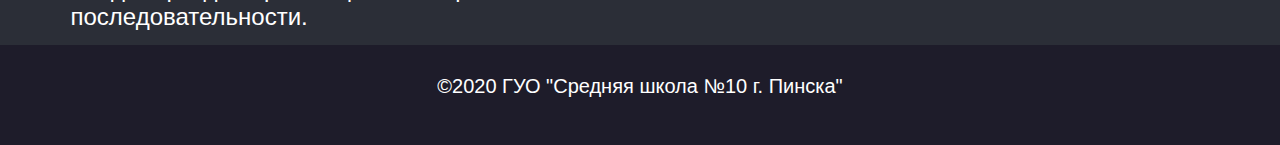
==== commit 9864e986: "Add files via upload" ====
--- a/index.html
+++ b/index.html
@@ -18,7 +18,6 @@
               <a href="/index.html">Главная</a>
               <a href="/history.html">История города</a>
               <a href="/memorable_places.html">Памятные места</a>
-              <a href="/culture_and_art.html">Культура и искусство</a>
               <a href="/personality.html">Личности</a>
             </li>
             <!--<li class="second_menu">
@@ -86,4 +85,4 @@
   <center><footer><label class="team">©2020 ГУО "Средняя школа №10 г. Пинска"</label></footer></center>
   <script type="text/javascript" src="/js/main.js"></script>
  </body> 
-</html> 
+</html> --- a/css/style.css
+++ b/css/style.css
@@ -4,7 +4,7 @@
 html, body {
 	margin: 0;
 	padding: 0;
-	font-family: Arial, sans-serif;
+	font-family: Roboto, sans-serif;
 	background-size: 100%;
 	height: 100%;
 	color: white;
@@ -75,25 +75,6 @@
 	font-size: 20px;
 	position: relative;
 	top: 30px;
-}
-.contact_form input::-moz-placeholder {
-	color: black;
-}
-.contact_form input::-webkit-input-placeholder {
-	color: black;
-}
-#map {
-	visibility: hidden;
-}
-#search {
-	padding: 4px;
-	color: black;
-	text-align: right;
-	background-color: white;
-	border: none;
-	user-select: none;
- 	outline: none;
-	border-radius: 8px;
 }
 #content {
 	position: relative;
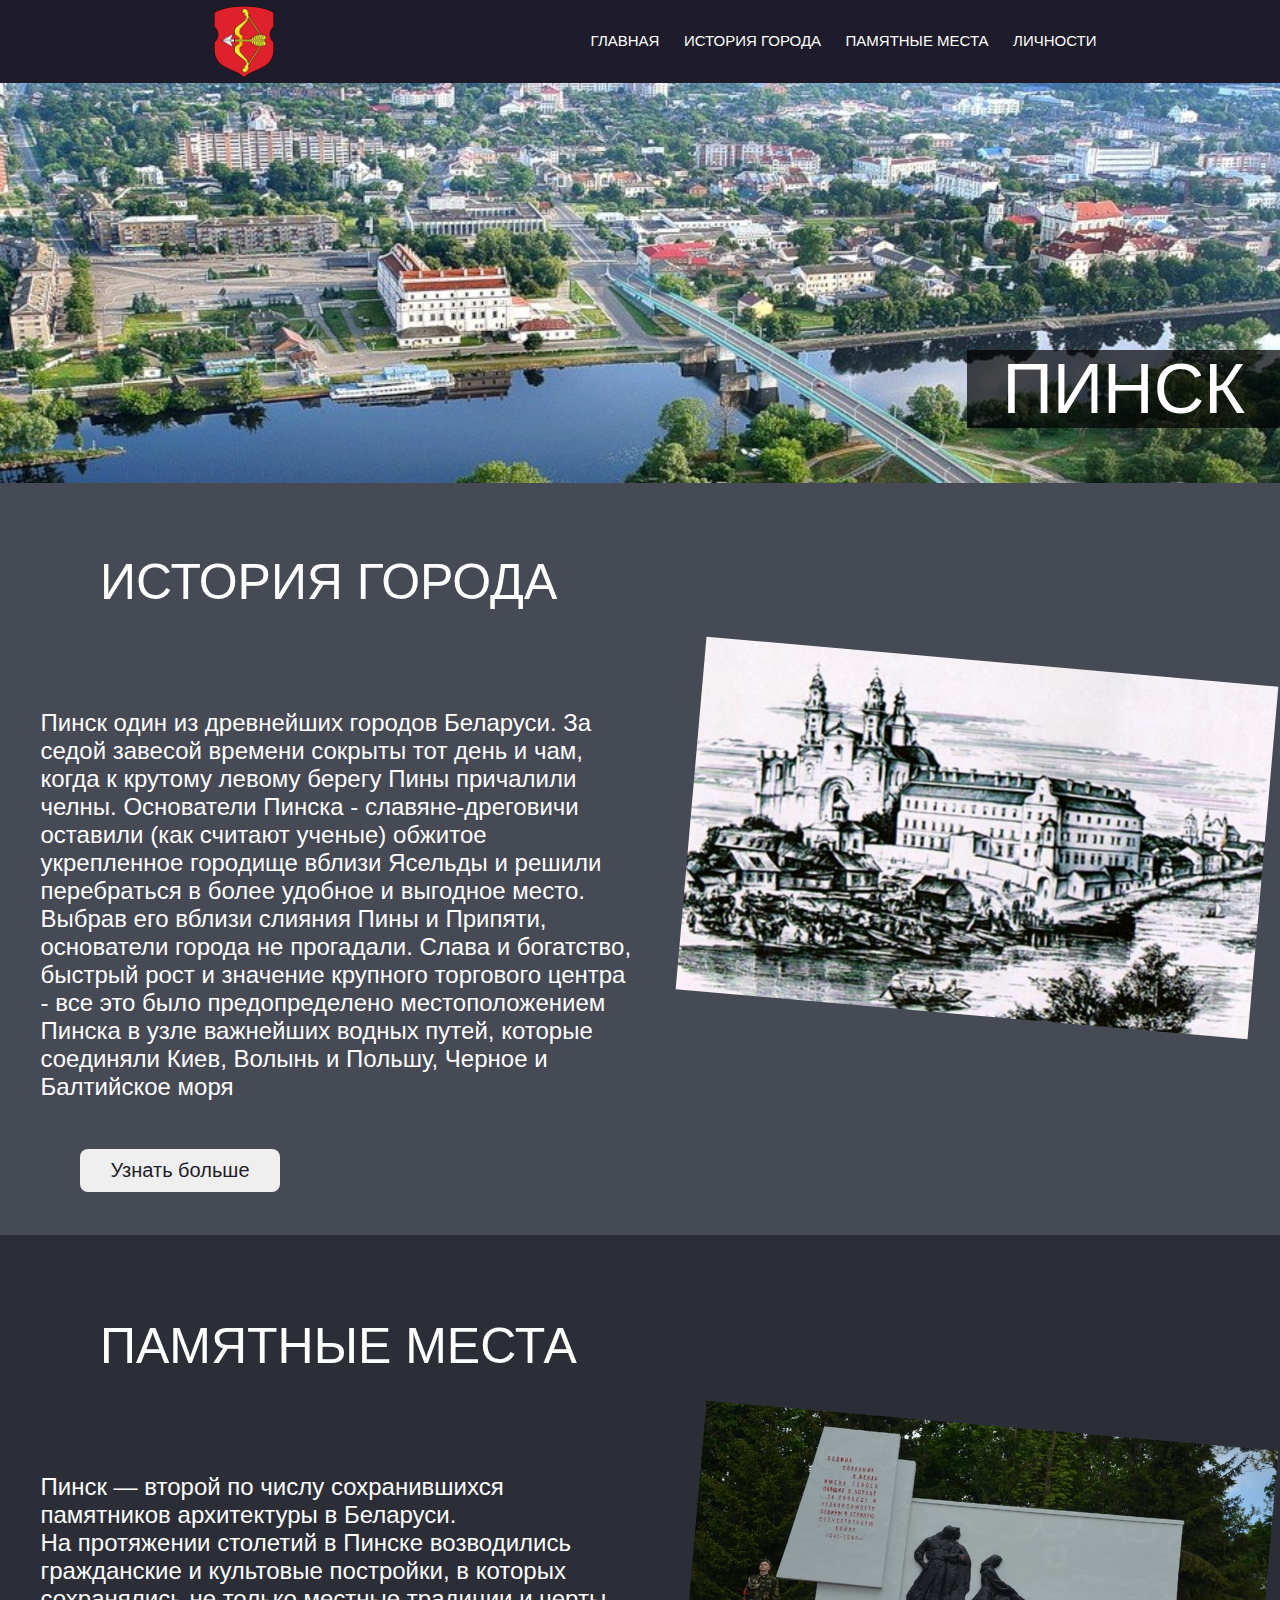
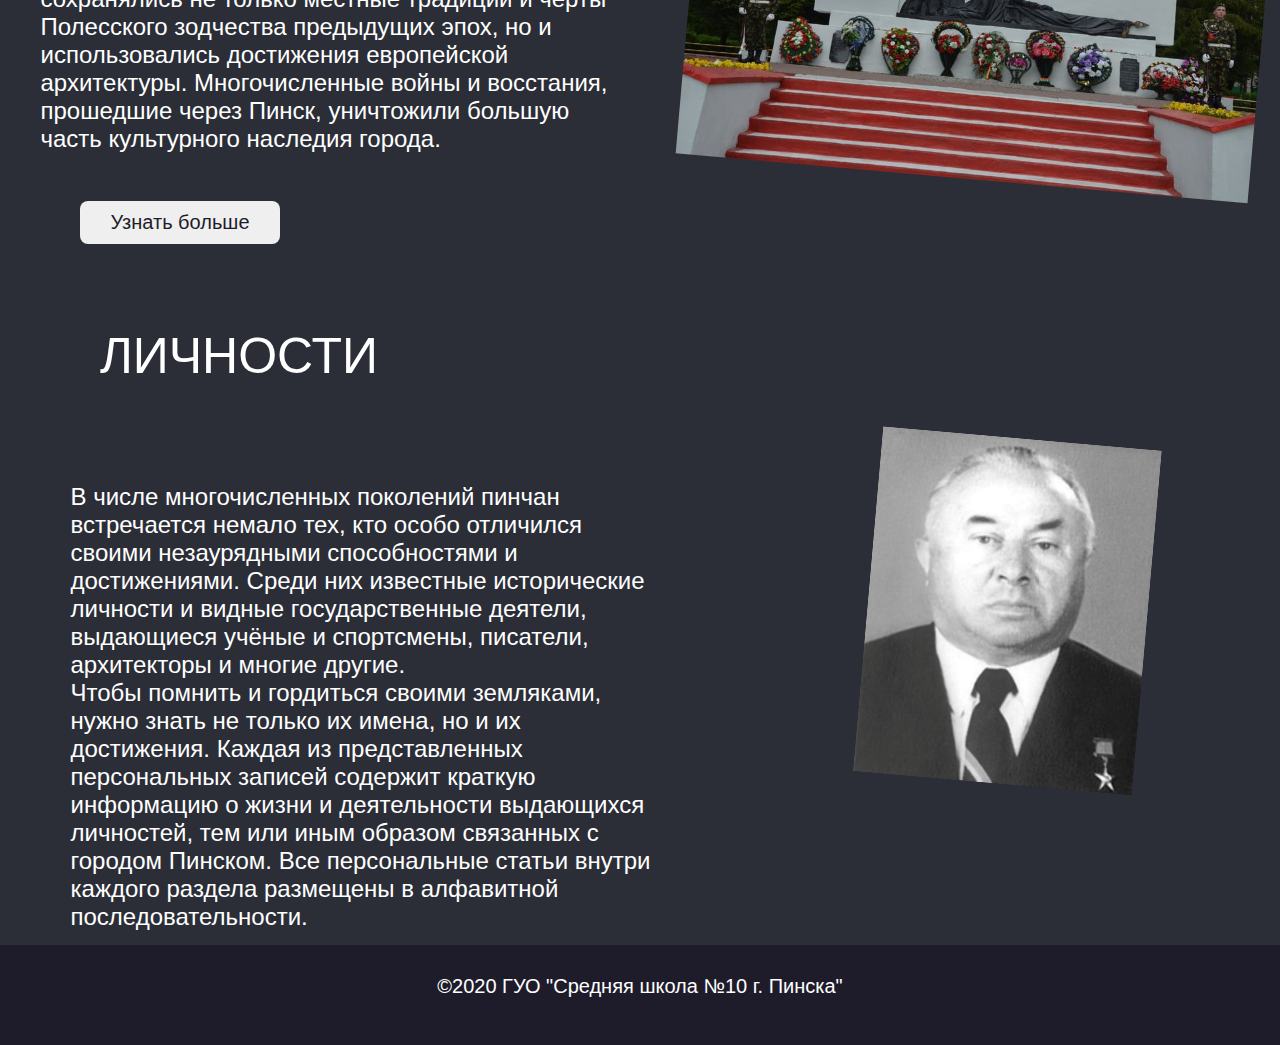
==== commit 544438f6: "Add files via upload" ====
--- a/index.html
+++ b/index.html
@@ -19,16 +19,6 @@
               <a href="/history.html">История города</a>
               <a href="/memorable_places.html">Памятные места</a>
               <a href="/personality.html">Личности</a>
-            </li>
-            <!--<li class="second_menu">
-              <input type="text" name="search" id="search" placeholder="Поиск">
-              <a href="#">Поиск</a>-->
-              	<!--<ul class="second_menu_li">
-                    <li><a href="#">Страна</a></li>
-                    <li><a href="#">Область</a></li>
-                    <li><a href="#">Район</a></li>
-                    <li><a href="#">Город</a></li>
-                </ul>-->
             </li>
           </ul>
           </nav>
@@ -60,15 +50,6 @@
           <input type="button" name="more" id="memorable_places_next" value="Узнать больше" onclick="memorable_places_next()">
         </div>
 
-        <div id="сulture_and_art">
-          <p id="сulture_and_art_name">КУЛЬТУРА И ИСКУССТВО</p>
-          <div id="сulture_and_art_content">
-            <p id="сulture_and_art_text">В Пинске функционируют городской Дом культуры, Городской Центр культуры и творчества, Дом культуры ЗАО «Пинскдрев», республиканский Музей Белорусского Полесья (35,7 тыс. посетителей в 2016 году), городской парк культуры и отдыха, Полесский драматический театр, кинотеатр «Победа», городской концертный зал.<br>Действует централизованная библиотечная система, в которую входят центральная библиотека для взрослых, детская библиотека и семь филиалов с общим книжным фондом 600 тыс. экземпляров. В 1986 году построена детская библиотека, в фондах которой более 100 тыс. книг.</p>
-            <img id="сulture_and_art_img" src="/icons/сulture_and_art_img.jpg">
-          </div>
-          <input type="button" name="more" id="сulture_and_art_next" value="Узнать больше" onclick="сulture_and_art_next()">
-        </div>
-
         <div id="personality">
           <p id="personality_name">ЛИЧНОСТИ</p>
           <div id="personality_content">
@@ -77,10 +58,7 @@
           </div>
           <input type="button" name="more" id="personality_next" value="Узнать больше" onclick="personality_next()">
         </div>
-
-      </div>
-  <!--<iframe width="600" height="450" frameborder="0" style="border:0" id="map" 
-src="https://www.google.com/maps/d/embed?mid=1RQ4FCKifWGEYn2VB5lST1UmK_5YZ-AZX" allowfullscreen></iframe>-->   
+      </div>   
   </form>
   <center><footer><label class="team">©2020 ГУО "Средняя школа №10 г. Пинска"</label></footer></center>
   <script type="text/javascript" src="/js/main.js"></script>
